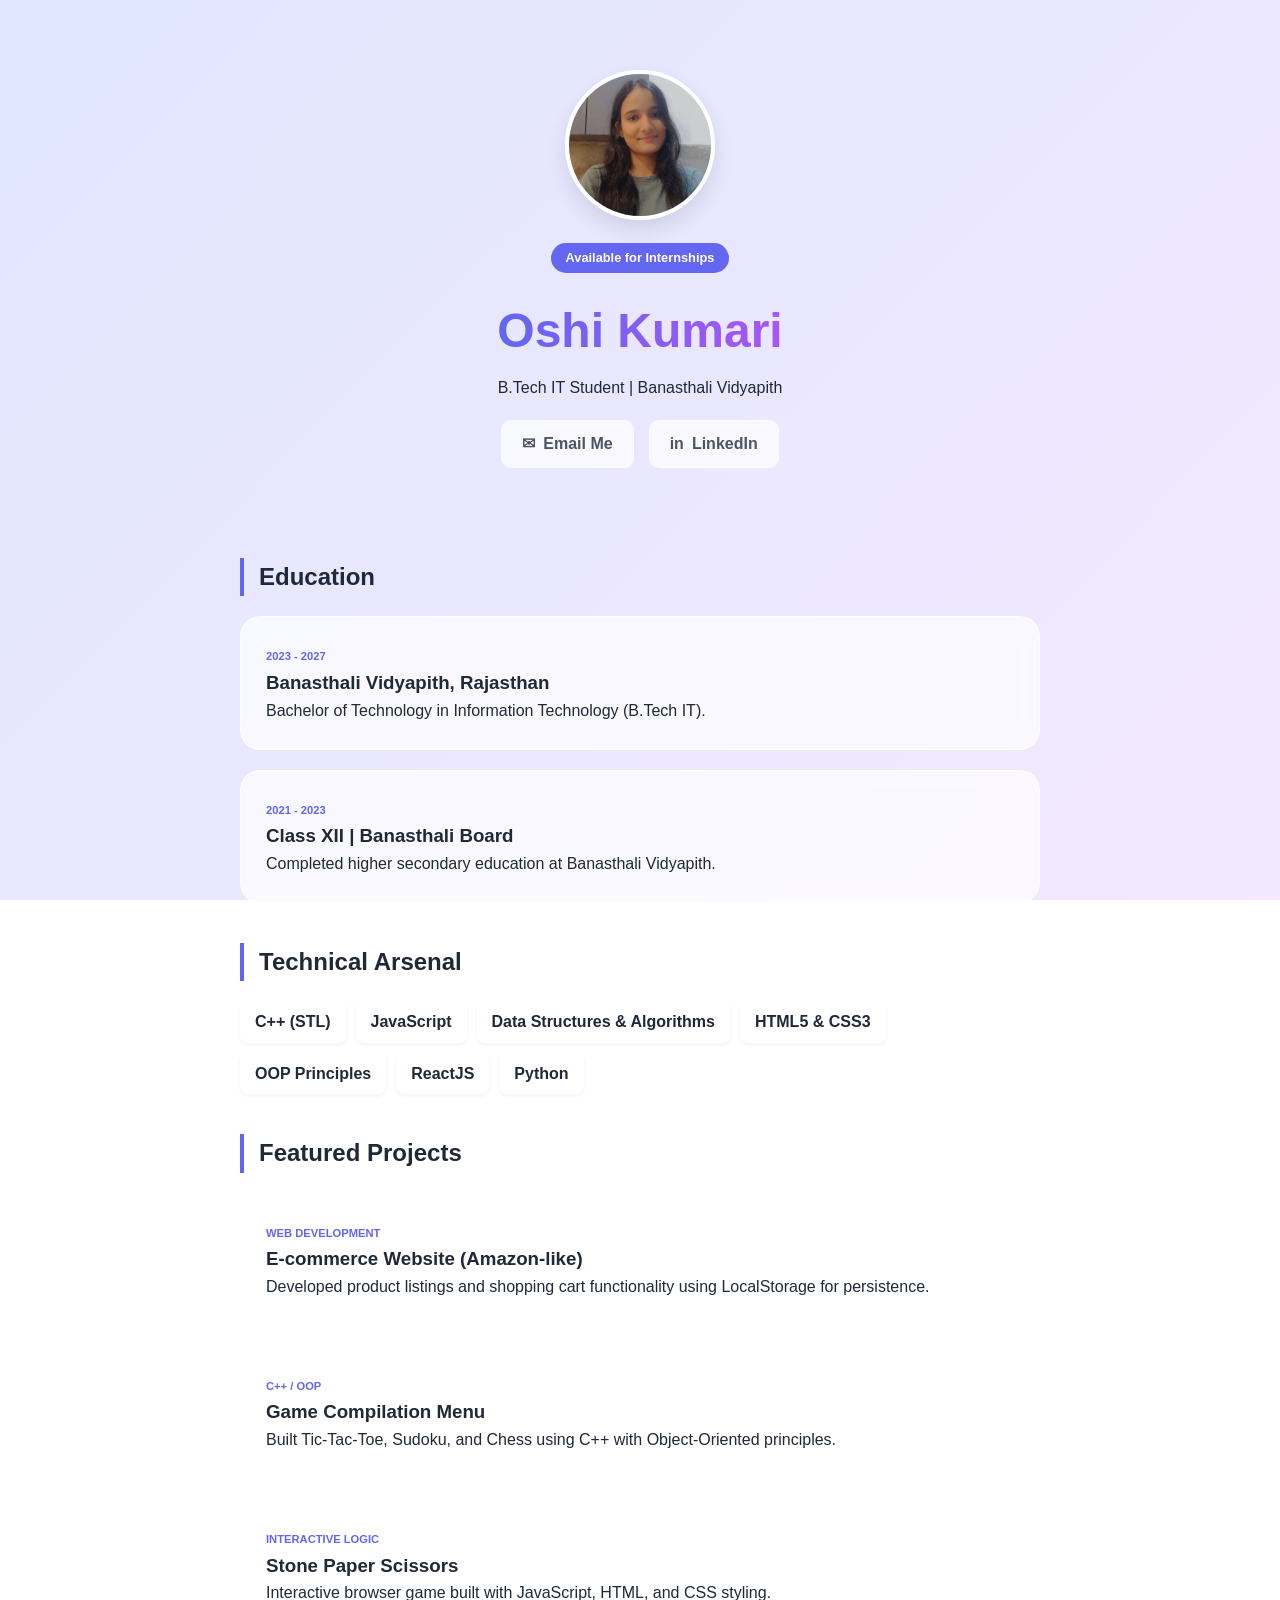
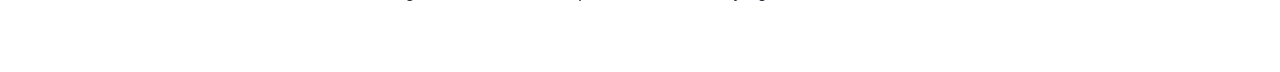
==== port.html @ ac962aff "Add files via upload Initial portfolio launch" ====
<!DOCTYPE html>
<html lang="en">
<head>
    <meta charset="UTF-8">
    <meta name="viewport" content="width=device-width, initial-scale=1.0">
    <title>Oshi Kumari | Portfolio</title>
    <link rel="stylesheet" href="port.css">
</head>
<body>

    <header>
        <div class="profile-container">
            <img src="profilepic.jpg" alt="Oshi Kumari" class="profile-photo">
        </div>
        <div class="status-badge">Available for Internships</div>
        <h1>Oshi Kumari</h1>
        <p class="subtitle">B.Tech IT Student | Banasthali Vidyapith</p>
        
        <div class="social-container">
            <a href="mailto:oshikumari1519@gmail.com" class="social-btn email">
                <span>✉</span> Email Me
            </a>
            <a href="https://www.linkedin.com/in/oshikumari" target="_blank" class="social-btn linkedin">
                <span>in</span> LinkedIn
            </a>
        </div>
    </header>

    <main>
        <section id="education">
            <h2>Education</h2>
            <div class="card">
                <span class="card-tag">2023 - 2027</span>
                <h3>Banasthali Vidyapith, Rajasthan</h3>
                <p>Bachelor of Technology in Information Technology (B.Tech IT).</p>
            </div>
            <div class="card">
                <span class="card-tag">2021 - 2023</span>
                <h3>Class XII | Banasthali Board</h3>
                <p>Completed higher secondary education at Banasthali Vidyapith.</p>
            </div>
        </section>

        <section id="skills">
            <h2>Technical Arsenal</h2>
            <div class="skills-grid">
                <div class="skill-tag">C++ (STL)</div>
                <div class="skill-tag">JavaScript</div>
                <div class="skill-tag">Data Structures & Algorithms</div>
                <div class="skill-tag">HTML5 & CSS3</div>
                <div class="skill-tag">OOP Principles</div>
                <div class="skill-tag">ReactJS </div>
                <div class="skill-tag"> Python</div>
            </div>
        </section>

        <section id="projects">
            <h2>Featured Projects</h2>

            <div class="card">
                <span class="card-tag">Web Development</span>
                <h3>E-commerce Website (Amazon-like)</h3>
                <p>Developed product listings and shopping cart functionality using LocalStorage for persistence.</p>
            </div>

            <div class="card">
                <span class="card-tag">C++ / OOP</span>
                <h3>Game Compilation Menu</h3>
                <p>Built Tic-Tac-Toe, Sudoku, and Chess using C++ with Object-Oriented principles.</p>
            </div>

            <div class="card">
                <span class="card-tag">Interactive Logic</span>
                <h3>Stone Paper Scissors</h3>
                <p>Interactive browser game built with JavaScript, HTML, and CSS styling.</p>
            </div>
        </section>
    </main>

</body>
</html>
---- port.css ----
/* DESIGN SYSTEM */
:root {
    --primary: #6366f1;
    --accent: #a855f7;
    --bg-gradient: linear-gradient(135deg, #e0e7ff 0%, #f3e8ff 100%);
    --glass: rgba(255, 255, 255, 0.7);
    --text-main: #1f2937;
    --text-muted: #4b5563;
}

* {
    margin: 0;
    padding: 0;
    box-sizing: border-box;
}

body {
    background: var(--bg-gradient);
    background-attachment: fixed;
    color: var(--text-main);
    font-family: 'Segoe UI', sans-serif;
    line-height: 1.6;
    display: flex;
    flex-direction: column;
    align-items: center;
    padding: 20px;
}

/* HEADER & PROFILE PHOTO */
header {
    text-align: center;
    padding: 50px 20px;
    max-width: 800px;
    animation: fadeIn 1s ease-out;
}

.profile-photo {
    width: 150px;
    height: 150px;
    border-radius: 50%;
    object-fit: cover;
    border: 4px solid white;
    box-shadow: 0 10px 20px rgba(0,0,0,0.1);
    margin-bottom: 15px;
    transition: transform 0.3s ease;
}

.profile-photo:hover {
    transform: scale(1.05);
}

.status-badge {
    background: var(--primary);
    color: white;
    padding: 5px 15px;
    border-radius: 50px;
    font-size: 0.8rem;
    font-weight: 600;
    display: inline-block;
    margin-bottom: 20px;
    animation: pulse 2s infinite;
}

h1 {
    font-size: 3rem;
    margin-bottom: 5px;
    background: linear-gradient(to right, var(--primary), var(--accent));
    -webkit-background-clip: text;
    -webkit-text-fill-color: transparent;
}

/* SOCIAL BUTTONS */
.social-container {
    display: flex;
    justify-content: center;
    gap: 15px;
    margin-top: 20px;
}

.social-btn {
    text-decoration: none;
    padding: 10px 20px;
    border-radius: 10px;
    font-weight: 600;
    display: flex;
    align-items: center;
    gap: 8px;
    background: var(--glass);
    color: var(--text-muted);
    border: 1px solid rgba(255, 255, 255, 0.4);
    backdrop-filter: blur(5px);
    transition: 0.3s;
}

.social-btn:hover {
    transform: translateY(-3px);
    background: white;
    box-shadow: 0 5px 15px rgba(0,0,0,0.1);
}

/* CARDS & LAYOUT */
main {
    max-width: 800px;
    width: 100%;
}

h2 {
    font-size: 1.5rem;
    margin: 40px 0 20px;
    border-left: 4px solid var(--primary);
    padding-left: 15px;
}

.card {
    background: var(--glass);
    backdrop-filter: blur(10px);
    padding: 25px;
    border-radius: 20px;
    margin-bottom: 20px;
    border: 1px solid rgba(255, 255, 255, 0.5);
    transition: 0.3s;
}

.card:hover {
    transform: scale(1.01);
}

.card-tag {
    font-size: 0.7rem;
    color: var(--primary);
    font-weight: 800;
    text-transform: uppercase;
}

.skills-grid {
    display: flex;
    flex-wrap: wrap;
    gap: 10px;
}

.skill-tag {
    background: white;
    padding: 8px 15px;
    border-radius: 8px;
    font-weight: 600;
    box-shadow: 0 2px 4px rgba(0,0,0,0.05);
}

/* ANIMATIONS */
@keyframes fadeIn {
    from { opacity: 0; transform: translateY(20px); }
    to { opacity: 1; transform: translateY(0); }
}

@keyframes pulse {
    0% { transform: scale(1); }
    50% { transform: scale(1.05); }
    100% { transform: scale(1); }
}
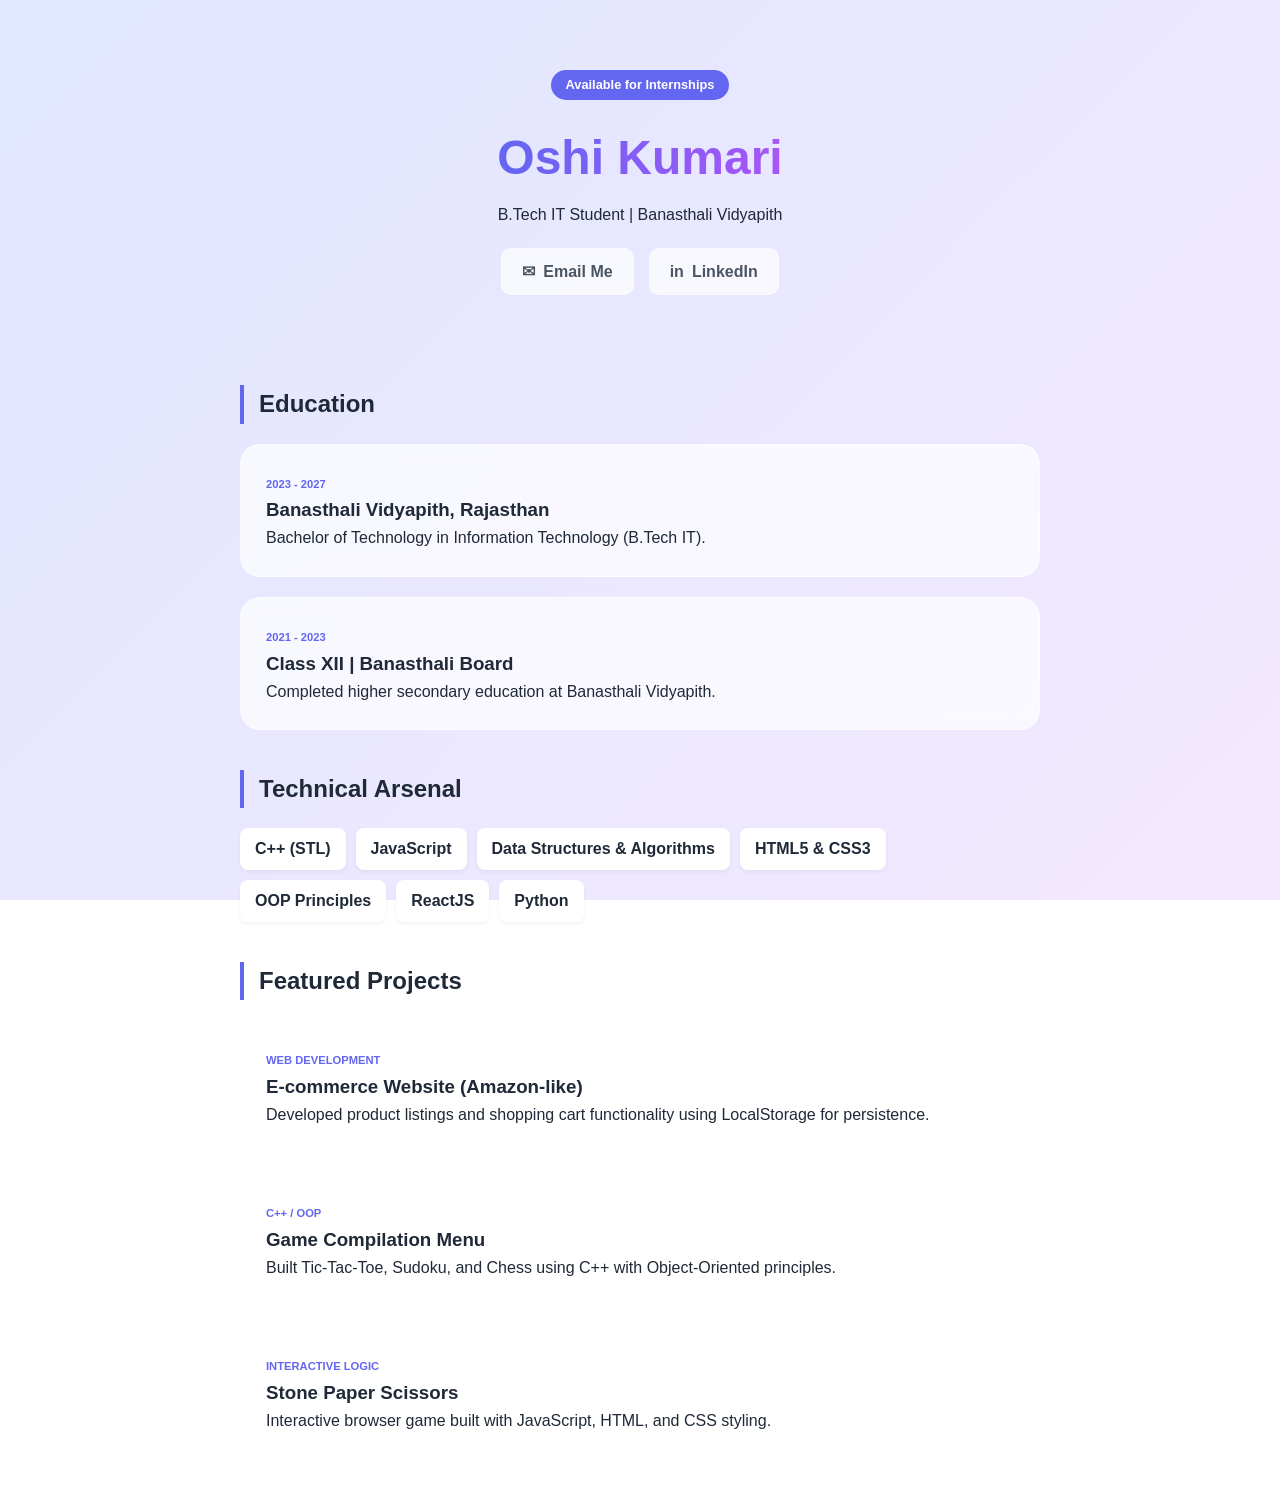
==== commit 59e775a3: "Update port.html" ====
--- a/port.html
+++ b/port.html
@@ -9,9 +9,6 @@
 <body>
 
     <header>
-        <div class="profile-container">
-            <img src="profilepic.jpg" alt="Oshi Kumari" class="profile-photo">
-        </div>
         <div class="status-badge">Available for Internships</div>
         <h1>Oshi Kumari</h1>
         <p class="subtitle">B.Tech IT Student | Banasthali Vidyapith</p>
@@ -78,4 +75,5 @@
     </main>
 
 </body>
-</html>+
+</html>
